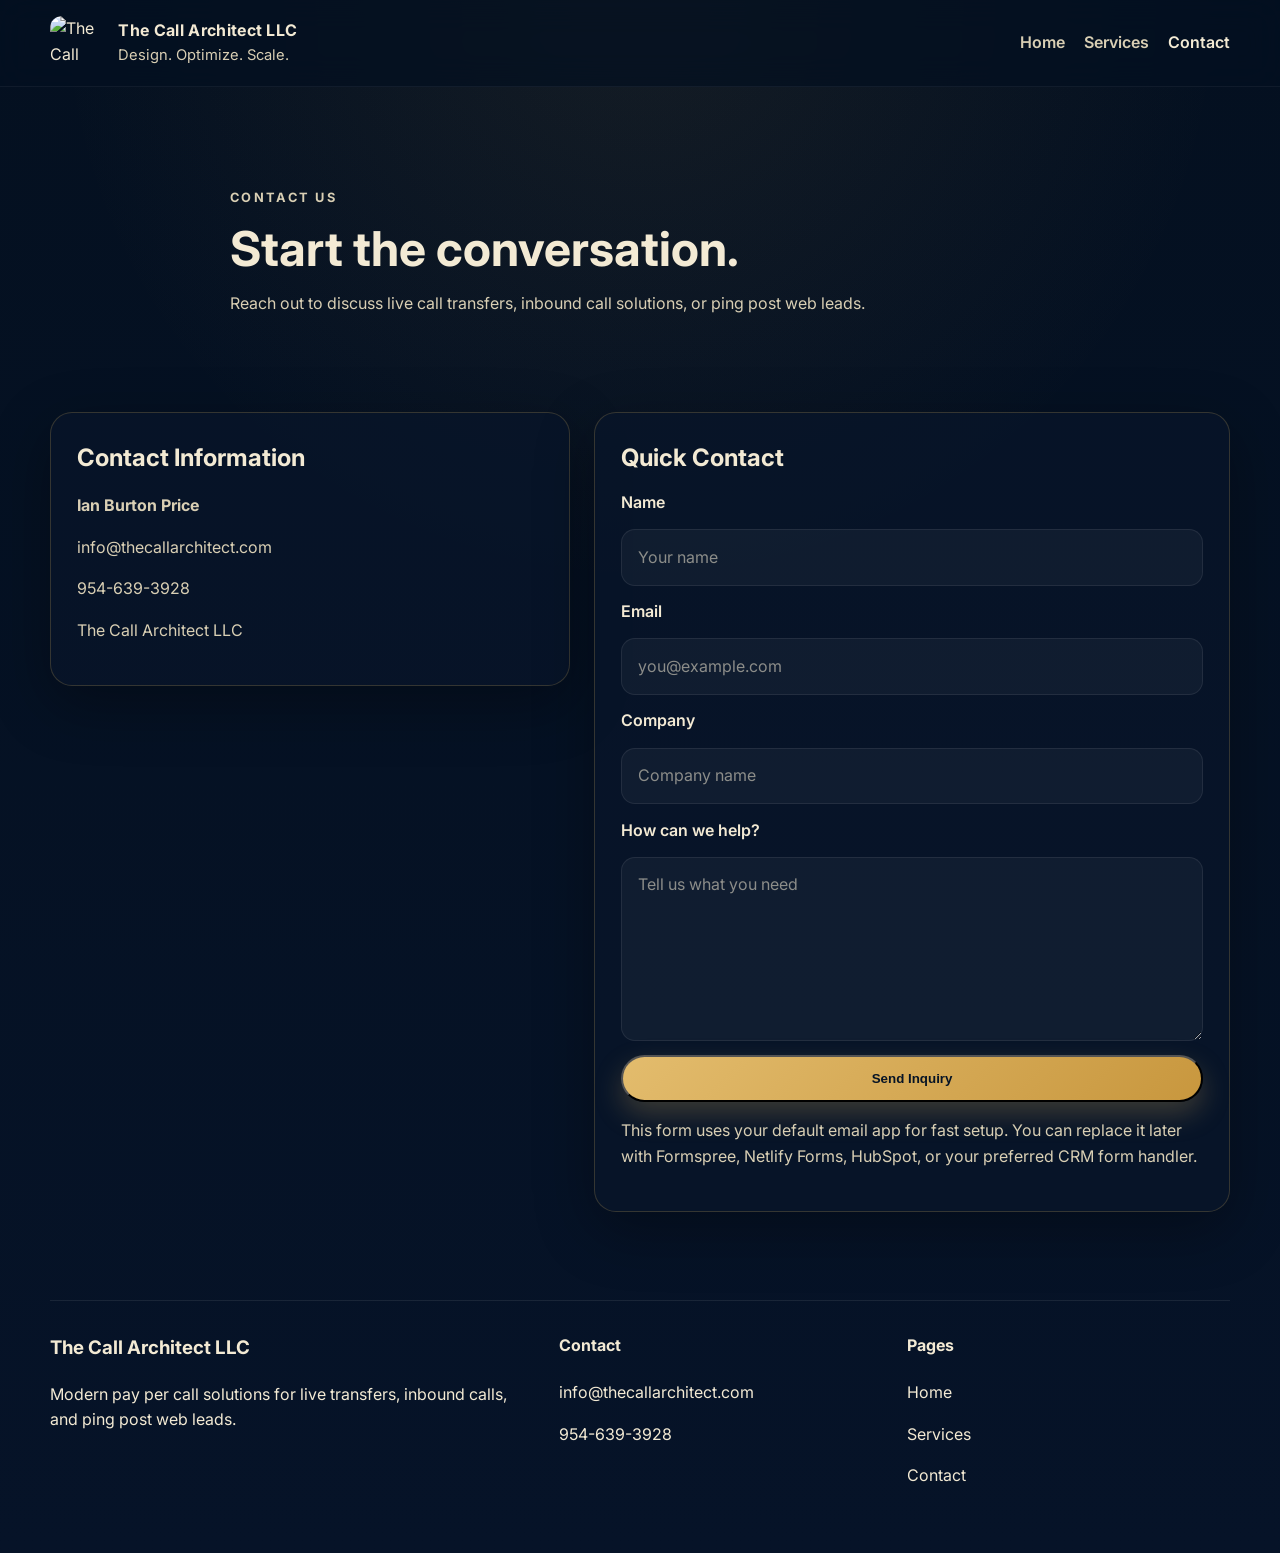
==== contact.html @ 558eef2b "Add files via upload" ====
<!DOCTYPE html>
<html lang="en">
<head>
  <meta charset="UTF-8" />
  <meta name="viewport" content="width=device-width, initial-scale=1.0" />
  <title>Contact | The Call Architect LLC</title>
  <meta name="description" content="Contact The Call Architect LLC for pay per call transfers, inbound calls, and ping post web leads." />
  <link rel="preconnect" href="https://fonts.googleapis.com">
  <link rel="preconnect" href="https://fonts.gstatic.com" crossorigin>
  <link href="https://fonts.googleapis.com/css2?family=Inter:wght@400;500;600;700;800&display=swap" rel="stylesheet">
  <link rel="stylesheet" href="styles.css" />
</head>
<body>
  <header class="site-header">
    <div class="container nav-wrap">
      <a class="brand" href="index.html" aria-label="The Call Architect home">
        <img src="assets/logo.png" alt="The Call Architect logo" class="brand-logo" />
        <div class="brand-text">
          <span class="brand-name">The Call Architect LLC</span>
          <span class="brand-tag">Design. Optimize. Scale.</span>
        </div>
      </a>
      <button class="nav-toggle" aria-label="Open navigation" aria-expanded="false">☰</button>
      <nav class="site-nav">
        <a href="index.html">Home</a>
        <a href="services.html">Services</a>
        <a href="contact.html" class="active">Contact</a>
      </nav>
    </div>
  </header>

  <main>
    <section class="page-hero">
      <div class="container narrow">
        <p class="eyebrow">Contact Us</p>
        <h1>Start the conversation.</h1>
        <p>Reach out to discuss live call transfers, inbound call solutions, or ping post web leads.</p>
      </div>
    </section>

    <section class="section">
      <div class="container contact-grid">
        <div class="card contact-card">
          <h2>Contact Information</h2>
          <p><strong>Ian Burton Price</strong></p>
          <p><a href="mailto:info@thecallarchitect.com">info@thecallarchitect.com</a></p>
          <p><a href="tel:19546393928">954-639-3928</a></p>
          <p>The Call Architect LLC</p>
        </div>

        <div class="card contact-card">
          <h2>Quick Contact</h2>
          <form class="contact-form" action="mailto:info@thecallarchitect.com" method="post" enctype="text/plain">
            <label for="name">Name</label>
            <input id="name" name="Name" type="text" placeholder="Your name" required />

            <label for="email">Email</label>
            <input id="email" name="Email" type="email" placeholder="you@example.com" required />

            <label for="company">Company</label>
            <input id="company" name="Company" type="text" placeholder="Company name" />

            <label for="message">How can we help?</label>
            <textarea id="message" name="Message" rows="6" placeholder="Tell us what you need" required></textarea>

            <button class="btn btn-primary" type="submit">Send Inquiry</button>
          </form>
          <p class="form-note">This form uses your default email app for fast setup. You can replace it later with Formspree, Netlify Forms, HubSpot, or your preferred CRM form handler.</p>
        </div>
      </div>
    </section>
  </main>

  <footer class="site-footer">
    <div class="container footer-grid">
      <div>
        <h3>The Call Architect LLC</h3>
        <p>Modern pay per call solutions for live transfers, inbound calls, and ping post web leads.</p>
      </div>
      <div>
        <h4>Contact</h4>
        <p><a href="mailto:info@thecallarchitect.com">info@thecallarchitect.com</a></p>
        <p><a href="tel:19546393928">954-639-3928</a></p>
      </div>
      <div>
        <h4>Pages</h4>
        <p><a href="index.html">Home</a></p>
        <p><a href="services.html">Services</a></p>
        <p><a href="contact.html">Contact</a></p>
      </div>
    </div>
  </footer>

  <script src="script.js"></script>
</body>
</html>
---- styles.css ----
:root {
  --bg: #061328;
  --bg-soft: #0a1d38;
  --panel: rgba(8, 21, 42, 0.78);
  --panel-strong: rgba(9, 24, 47, 0.95);
  --text: #f3ead4;
  --muted: #d9cfb4;
  --accent: #d6ac57;
  --accent-soft: rgba(214, 172, 87, 0.15);
  --border: rgba(214, 172, 87, 0.22);
  --shadow: 0 18px 60px rgba(0, 0, 0, 0.32);
  --radius: 22px;
  --radius-sm: 14px;
  --container: 1180px;
}

* { box-sizing: border-box; }
html { scroll-behavior: smooth; }
body {
  margin: 0;
  font-family: "Inter", sans-serif;
  background:
    radial-gradient(circle at top, rgba(214, 172, 87, 0.08), transparent 35%),
    linear-gradient(180deg, #041020 0%, #061328 100%);
  color: var(--text);
  line-height: 1.6;
}

a { color: inherit; text-decoration: none; }
img { max-width: 100%; display: block; }

.container {
  width: min(calc(100% - 2rem), var(--container));
  margin: 0 auto;
}

.narrow {
  max-width: 820px;
}

.site-header {
  position: sticky;
  top: 0;
  z-index: 50;
  backdrop-filter: blur(16px);
  background: rgba(4, 16, 32, 0.72);
  border-bottom: 1px solid rgba(255,255,255,0.05);
}

.nav-wrap {
  display: flex;
  align-items: center;
  justify-content: space-between;
  gap: 1rem;
  padding: 1rem 0;
}

.brand {
  display: flex;
  align-items: center;
  gap: 0.9rem;
}

.brand-logo {
  width: 54px;
  height: 54px;
  object-fit: contain;
  border-radius: 12px;
}

.brand-text {
  display: flex;
  flex-direction: column;
}

.brand-name {
  font-weight: 700;
  letter-spacing: 0.02em;
}

.brand-tag {
  color: var(--muted);
  font-size: 0.92rem;
}

.site-nav {
  display: flex;
  align-items: center;
  gap: 1.2rem;
}

.site-nav a {
  color: var(--muted);
  font-weight: 600;
}

.site-nav a.active,
.site-nav a:hover {
  color: var(--text);
}

.nav-toggle {
  display: none;
  background: transparent;
  color: var(--text);
  border: 1px solid var(--border);
  border-radius: 10px;
  padding: 0.45rem 0.7rem;
  font-size: 1.1rem;
}

.hero,
.page-hero {
  padding: 5.5rem 0 3rem;
}

.hero-grid,
.split-grid,
.contact-grid,
.footer-grid {
  display: grid;
  gap: 1.5rem;
}

.hero-grid {
  grid-template-columns: 1.2fr 0.8fr;
  align-items: center;
}

.hero-copy h1,
.page-hero h1,
.section-heading h2,
.split-grid h2,
.cta-box h2 {
  line-height: 1.05;
  margin: 0 0 1rem;
}

.hero-copy h1 { font-size: clamp(2.8rem, 6vw, 4.8rem); }
.page-hero h1,
.section-heading h2,
.split-grid h2,
.cta-box h2 { font-size: clamp(2rem, 4vw, 3rem); }

.eyebrow {
  text-transform: uppercase;
  letter-spacing: 0.18em;
  font-size: 0.8rem;
  color: var(--accent);
  margin-bottom: 1rem;
  font-weight: 700;
}

.hero-text,
.page-hero p,
.section p,
.card p,
.metric-card p,
.info-panel,
.form-note {
  color: var(--muted);
}

.hero-actions {
  display: flex;
  flex-wrap: wrap;
  gap: 0.85rem;
  margin: 2rem 0 1.5rem;
}

.btn {
  display: inline-flex;
  align-items: center;
  justify-content: center;
  gap: 0.5rem;
  padding: 0.9rem 1.25rem;
  border-radius: 999px;
  font-weight: 700;
  transition: transform 0.2s ease, box-shadow 0.2s ease, background 0.2s ease;
}

.btn:hover {
  transform: translateY(-1px);
}

.btn-primary {
  background: linear-gradient(135deg, #e3bc6d, #c8973e);
  color: #071425;
  box-shadow: 0 12px 28px rgba(214, 172, 87, 0.25);
}

.btn-secondary {
  border: 1px solid var(--border);
  background: rgba(255, 255, 255, 0.02);
}

.hero-points,
.checklist {
  margin: 0;
  padding: 0;
  list-style: none;
  display: grid;
  gap: 0.75rem;
}

.hero-points li,
.checklist li {
  position: relative;
  padding-left: 1.6rem;
  color: var(--muted);
}

.hero-points li::before,
.checklist li::before {
  content: "";
  position: absolute;
  left: 0;
  top: 0.6rem;
  width: 0.65rem;
  height: 0.65rem;
  border-radius: 999px;
  background: var(--accent);
  box-shadow: 0 0 0 6px var(--accent-soft);
}

.hero-card,
.card,
.metric-card,
.info-panel,
.cta-box,
.checklist-card,
.contact-card {
  background: var(--panel);
  border: 1px solid var(--border);
  box-shadow: var(--shadow);
  border-radius: var(--radius);
}

.hero-card {
  padding: 1rem;
}

.metric-card,
.info-panel,
.card,
.checklist-card,
.contact-card {
  padding: 1.6rem;
}

.metric-card h2 {
  margin-top: 0.4rem;
  margin-bottom: 0.8rem;
  font-size: 1.75rem;
}

.metric-label,
.panel-label {
  display: block;
  font-size: 0.78rem;
  text-transform: uppercase;
  letter-spacing: 0.14em;
  color: var(--accent);
  margin-bottom: 0.45rem;
  font-weight: 700;
}

.info-panel {
  margin-top: 1rem;
  display: grid;
  gap: 1rem;
}

.section {
  padding: 2rem 0 4.5rem;
}

.section-alt {
  background: linear-gradient(180deg, rgba(255,255,255,0.01), rgba(255,255,255,0));
}

.section-heading {
  max-width: 860px;
  margin-bottom: 1.8rem;
}

.cards {
  display: grid;
  gap: 1.25rem;
}

.cards.three-up {
  grid-template-columns: repeat(3, minmax(0, 1fr));
}

.cards.stack {
  grid-template-columns: 1fr;
}

.card h3,
.card h2,
.contact-card h2 {
  margin-top: 0;
  margin-bottom: 0.8rem;
}

.split-grid {
  grid-template-columns: 1.15fr 0.85fr;
  align-items: center;
}

.cta-box {
  padding: 2rem;
  display: flex;
  align-items: center;
  justify-content: space-between;
  gap: 1rem;
}

.contact-grid {
  grid-template-columns: 0.9fr 1.1fr;
  align-items: start;
}

.contact-form {
  display: grid;
  gap: 0.85rem;
}

.contact-form label {
  font-weight: 600;
}

.contact-form input,
.contact-form textarea {
  width: 100%;
  padding: 0.9rem 1rem;
  border-radius: var(--radius-sm);
  border: 1px solid rgba(255,255,255,0.08);
  background: rgba(255,255,255,0.04);
  color: var(--text);
  font: inherit;
}

.contact-form input::placeholder,
.contact-form textarea::placeholder {
  color: rgba(243, 234, 212, 0.55);
}

.site-footer {
  padding: 1rem 0 3rem;
}

.footer-grid {
  grid-template-columns: 1.2fr 0.8fr 0.8fr;
  border-top: 1px solid rgba(255,255,255,0.08);
  padding-top: 2rem;
}

.footer-grid h3,
.footer-grid h4 {
  margin-top: 0;
}

@media (max-width: 960px) {
  .hero-grid,
  .split-grid,
  .contact-grid,
  .footer-grid,
  .cards.three-up {
    grid-template-columns: 1fr;
  }

  .cta-box {
    flex-direction: column;
    align-items: flex-start;
  }
}

@media (max-width: 760px) {
  .nav-toggle {
    display: inline-flex;
  }

  .site-nav {
    position: absolute;
    top: calc(100% + 0.5rem);
    right: 1rem;
    left: 1rem;
    display: none;
    flex-direction: column;
    align-items: flex-start;
    padding: 1rem;
    border-radius: 18px;
    background: var(--panel-strong);
    border: 1px solid var(--border);
    box-shadow: var(--shadow);
  }

  .site-nav.open {
    display: flex;
  }

  .hero,
  .page-hero {
    padding-top: 4rem;
  }

  .hero-copy h1 {
    font-size: 2.7rem;
  }
}
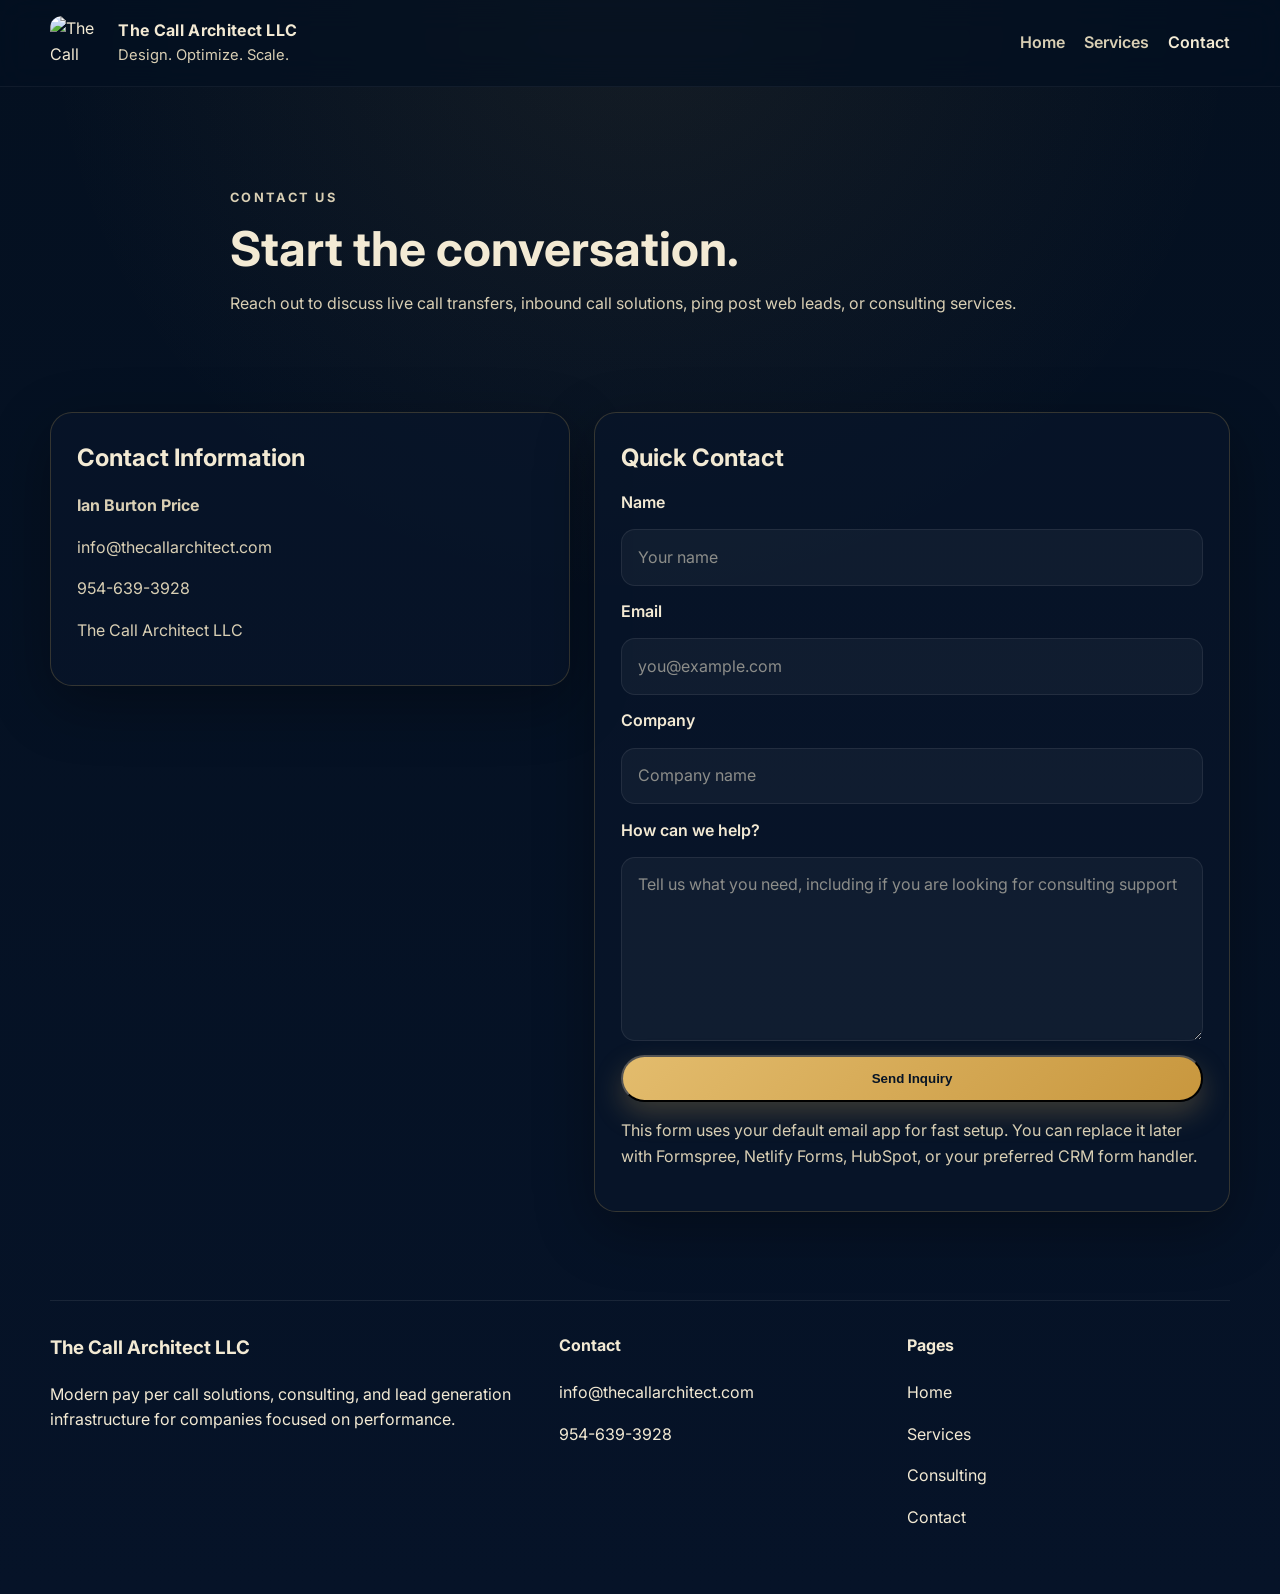
==== commit 4e7c7b14: "Add files via upload" ====
--- a/contact.html
+++ b/contact.html
@@ -34,7 +34,7 @@
       <div class="container narrow">
         <p class="eyebrow">Contact Us</p>
         <h1>Start the conversation.</h1>
-        <p>Reach out to discuss live call transfers, inbound call solutions, or ping post web leads.</p>
+        <p>Reach out to discuss live call transfers, inbound call solutions, ping post web leads, or consulting services.</p>
       </div>
     </section>
 
@@ -61,7 +61,7 @@
             <input id="company" name="Company" type="text" placeholder="Company name" />
 
             <label for="message">How can we help?</label>
-            <textarea id="message" name="Message" rows="6" placeholder="Tell us what you need" required></textarea>
+            <textarea id="message" name="Message" rows="6" placeholder="Tell us what you need, including if you are looking for consulting support" required></textarea>
 
             <button class="btn btn-primary" type="submit">Send Inquiry</button>
           </form>
@@ -75,7 +75,7 @@
     <div class="container footer-grid">
       <div>
         <h3>The Call Architect LLC</h3>
-        <p>Modern pay per call solutions for live transfers, inbound calls, and ping post web leads.</p>
+        <p>Modern pay per call solutions, consulting, and lead generation infrastructure for companies focused on performance.</p>
       </div>
       <div>
         <h4>Contact</h4>
@@ -86,6 +86,7 @@
         <h4>Pages</h4>
         <p><a href="index.html">Home</a></p>
         <p><a href="services.html">Services</a></p>
+        <p><a href="consulting.html">Consulting</a></p>
         <p><a href="contact.html">Contact</a></p>
       </div>
     </div>
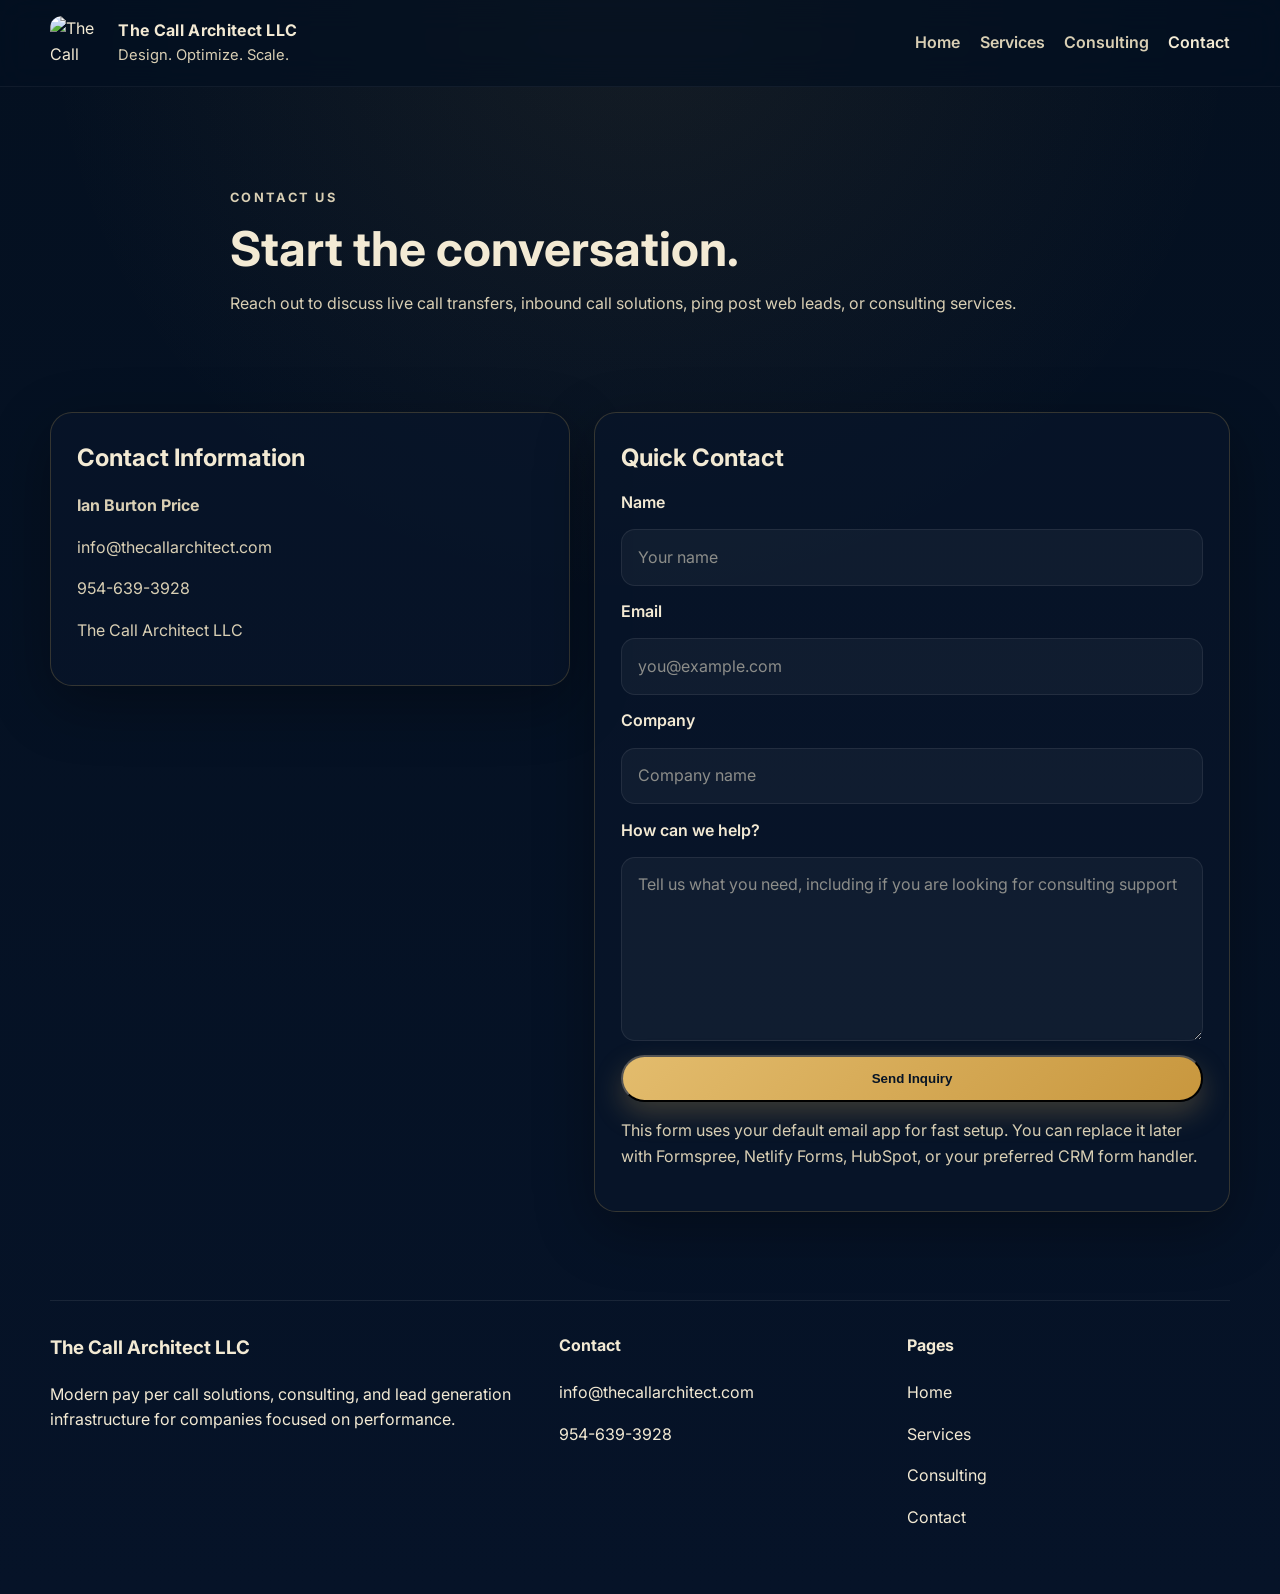
==== commit 25010e2e: "Update contact.html" ====
--- a/contact.html
+++ b/contact.html
@@ -24,6 +24,7 @@
       <nav class="site-nav">
         <a href="index.html">Home</a>
         <a href="services.html">Services</a>
+        <a href="consulting.html">Consulting</a>
         <a href="contact.html" class="active">Contact</a>
       </nav>
     </div>
